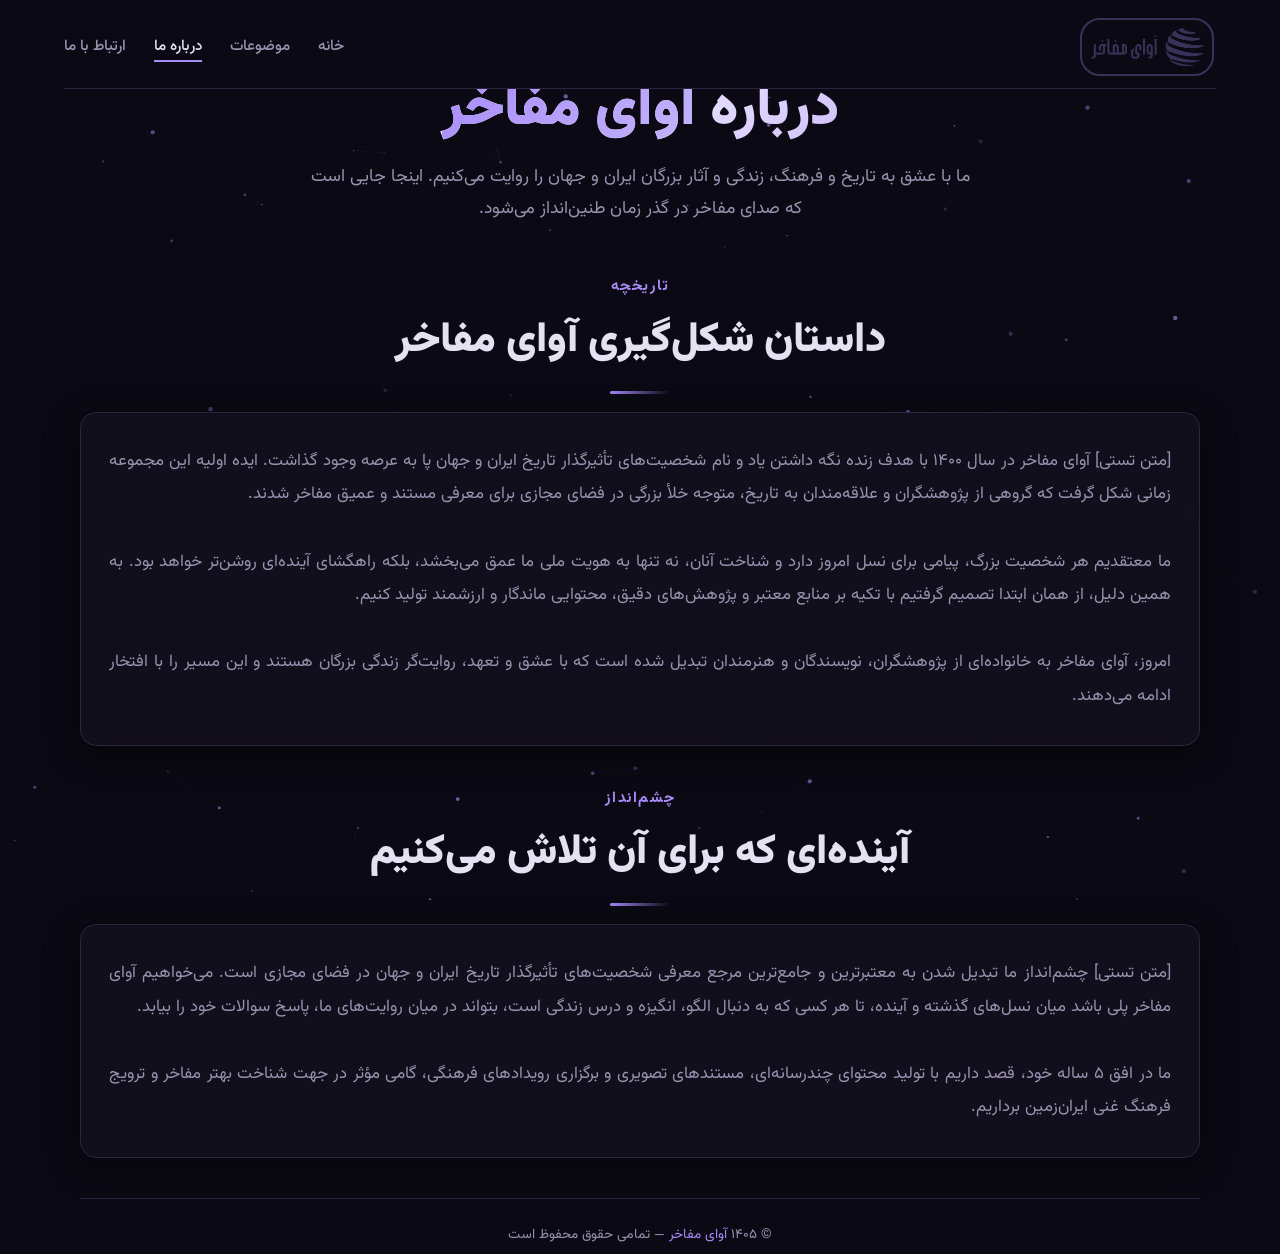
==== pages/about.html @ f1dc5224 "Starting a project on Git" ====
<!DOCTYPE html>
<html lang="fa" dir="rtl">

<head>
    <!-- ===== META TAGS ===== -->
    <meta charset="UTF-8" />
    <meta name="viewport" content="width=device-width, initial-scale=1.0" />

    <!-- ===== SEO META TAGS ===== -->
    <title>درباره ما | آوای مفاخر</title>
    <meta name="description"
        content="آوای مفاخر؛ پلتفرمی تخصصی برای معرفی شخصیت‌های تأثیرگذار تاریخ ایران و جهان. با ما همراه باشید." />
    <meta name="keywords"
        content="آوای مفاخر, مشاهیر, شخصیت‌های تاریخی, تاریخ ایران, مفاخر ایران, فرهنگ, تمدن" />
    <meta name="author" content="آوای مفاخر" />
    <meta name="robots" content="index, follow" />

    <!-- ===== OPEN GRAPH ===== -->
    <meta property="og:title" content="درباره ما | آوای مفاخر" />
    <meta property="og:description"
        content="آوای مفاخر؛ پلتفرمی تخصصی برای معرفی شخصیت‌های تأثیرگذار تاریخ ایران و جهان." />
    <meta property="og:type" content="website" />
    <meta property="og:url" content="https://avayemofakher.ir/pages/about.html" />
    <meta property="og:image" content="https://avayemofakher.ir/assets/images/og-image.jpg" />
    <meta property="og:locale" content="fa_IR" />

    <!-- ===== TWITTER CARD ===== -->
    <meta name="twitter:card" content="summary_large_image" />
    <meta name="twitter:title" content="درباره ما | آوای مفاخر" />
    <meta name="twitter:description"
        content="آوای مفاخر؛ پلتفرمی تخصصی برای معرفی شخصیت‌های تأثیرگذار تاریخ ایران و جهان." />
    <meta name="twitter:image" content="https://avayemofakher.ir/assets/images/og-image.jpg" />

    <!-- ===== THEME & PWA ===== -->
    <meta name="theme-color" content="#0b0a14" />
    <link rel="icon" type="image/png" href="../assets/icon/favicon.png" />
    <link rel="apple-touch-icon" href="../apple-touch-icon.png" />

    <!-- ===== FONTS ===== -->
    <link rel="preconnect" href="https://fonts.googleapis.com" />
    <link rel="preconnect" href="https://fonts.gstatic.com" crossorigin />
    <link href="https://fonts.googleapis.com/css2?family=Vazirmatn:wght@300;400;500;700;900&display=swap"
        rel="stylesheet" />

    <!-- ===== STYLES ===== -->
    <link rel="stylesheet" href="../assets/style/style.css" />

    <!-- ===== JAVASCRIPT مشترک (همون فایل اصلی index.js) ===== -->
    <script type="module" src="../assets/src/main.js"></script>
</head>

<body>

    <!-- ===== CANVAS (پس‌زمینه ذرات) ===== -->
    <canvas id="particles-canvas"></canvas>

    <!-- ===== APP ===== -->
    <div class="app">

        <!-- ══════════════════ NAVBAR ══════════════════ -->
        <div class="navbar">
            <nav>
                <div class="nav-logo" onclick="window.location.href='../index.html'">
                    <img width="120px" src="../assets/icon/iconfav.png" alt="آوای مفاخر" />
                </div>
                <ul class="nav-links">
                    <li><a href="../index.html" id="nav-home">خانه</a></li>
                    <li><a href="../index.html" onclick="if(window.navigate)window.navigate('topics')" id="nav-topics">موضوعات</a></li>
                    <li><a href="#" class="active" id="nav-about">درباره ما</a></li>
                    <li><a href="../index.html#contact" onclick="if(window.navigate)window.navigate('home')">ارتباط با ما</a></li>
                </ul>
                <button class="hamburger" id="hamburger" onclick="window.toggleMenu()" aria-label="منو">
                    <span></span><span></span><span></span>
                </button>
            </nav>
        </div>

        <div class="allback"></div>

        <div class="mobile-meno-box">
            <div class="mobile-menu" id="mobile-menu">
                <a href="../index.html">🏠 خانه</a>
                <a href="../index.html" onclick="if(window.navigate)window.navigate('topics')">📚 موضوعات</a>
                <a href="#" class="active">👥 درباره ما</a>
                <a href="../index.html#contact" onclick="if(window.navigate)window.navigate('home')">📬 ارتباط با ما</a>
            </div>
        </div>

        <!-- ══════════════════ محتوای اختصاصی درباره ما ══════════════════ -->
        <div class="page active" id="page-about">

            <!-- ===== هدر درباره ما ===== -->
            <section class="about-hero">
                <span class="hero-badge">آشنایی با ما</span>
                <h1>درباره <span style="background:linear-gradient(135deg,var(--primary),#c4b5fd);-webkit-background-clip:text;-webkit-text-fill-color:transparent;">آوای مفاخر</span></h1>
                <p>
                    ما با عشق به تاریخ و فرهنگ، زندگی و آثار بزرگان ایران و جهان را روایت می‌کنیم.
                    اینجا جایی است که صدای مفاخر در گذر زمان طنین‌انداز می‌شود.
                </p>
            </section>

            <!-- ===== درباره ما (تاریخچه) ===== -->
            <div style="margin: 20px 0 8px;">
                <div class="section-eyebrow" style="text-align:center;">تاریخچه</div>
                <h2 class="section-title" style="text-align:center;">داستان شکل‌گیری آوای مفاخر</h2>
                <div class="glow-divider" style="margin:14px auto 18px;"></div>
            </div>

            <div class="glass-card" style="padding:32px 28px;margin-bottom:40px;">
                <p style="color:var(--text-muted);line-height:2;font-size:1.05rem;text-align:justify;">
                    [متن تستی] آوای مفاخر در سال ۱۴۰۰ با هدف زنده نگه داشتن یاد و نام شخصیت‌های تأثیرگذار تاریخ ایران و جهان پا به عرصه وجود گذاشت. 
                    ایده اولیه این مجموعه زمانی شکل گرفت که گروهی از پژوهشگران و علاقه‌مندان به تاریخ، متوجه خلأ بزرگی در فضای مجازی برای 
                    معرفی مستند و عمیق مفاخر شدند. 
                    <br /><br />
                    ما معتقدیم هر شخصیت بزرگ، پیامی برای نسل امروز دارد و شناخت آنان، نه تنها به هویت ملی ما عمق می‌بخشد، 
                    بلکه راهگشای آینده‌ای روشن‌تر خواهد بود. به همین دلیل، از همان ابتدا تصمیم گرفتیم با تکیه بر منابع معتبر 
                    و پژوهش‌های دقیق، محتوایی ماندگار و ارزشمند تولید کنیم.
                    <br /><br />
                    امروز، آوای مفاخر به خانواده‌ای از پژوهشگران، نویسندگان و هنرمندان تبدیل شده است که با عشق و تعهد، 
                    روایت‌گر زندگی بزرگان هستند و این مسیر را با افتخار ادامه می‌دهند.
                </p>
            </div>

            <!-- ===== چشم‌انداز ===== -->
            <div style="margin: 40px 0 8px;">
                <div class="section-eyebrow" style="text-align:center;">چشم‌انداز</div>
                <h2 class="section-title" style="text-align:center;">آینده‌ای که برای آن تلاش می‌کنیم</h2>
                <div class="glow-divider" style="margin:14px auto 18px;"></div>
            </div>

            <div class="glass-card" style="padding:32px 28px;margin-bottom:40px;">
                <p style="color:var(--text-muted);line-height:2;font-size:1.05rem;text-align:justify;">
                    [متن تستی] چشم‌انداز ما تبدیل شدن به معتبرترین و جامع‌ترین مرجع معرفی شخصیت‌های تأثیرگذار تاریخ 
                    ایران و جهان در فضای مجازی است. می‌خواهیم آوای مفاخر پلی باشد میان نسل‌های گذشته و آینده، 
                    تا هر کسی که به دنبال الگو، انگیزه و درس زندگی است، بتواند در میان روایت‌های ما، پاسخ سوالات خود را بیابد.
                    <br /><br />
                    ما در افق ۵ ساله خود، قصد داریم با تولید محتوای چندرسانه‌ای، مستندهای تصویری و برگزاری رویدادهای فرهنگی، 
                    گامی مؤثر در جهت شناخت بهتر مفاخر و ترویج فرهنگ غنی ایران‌زمین برداریم.
                </p>
            </div>

        </div><!-- /page-about -->

        <!-- ══════════════════ FOOTER ══════════════════ -->
        <footer>
            <p>© ۱۴۰۵ <span>آوای مفاخر</span> — تمامی حقوق محفوظ است</p>
        </footer>

    </div><!-- /app -->

    <!-- ===== TOAST ===== -->
    <div class="toast" id="toast"></div>

</body>

</html>
---- assets/style/style.css ----
/* ===== RESET & BASE ===== */
* {
  margin: 0;
  padding: 0;
  box-sizing: border-box;
}

:root {
  --bg: #0b0a14;
  --surface: #14121f;
  --surface-light: #1e1b30;
  --border: #2a2640;
  --text: #e4e1f0;
  --text-muted: #9892b0;
  --primary: #a78bfa;
  --primary-dim: rgba(167, 139, 250, 0.15);
  --primary-glow: rgba(167, 139, 250, 0.3);
  --radius: 16px;
  --shadow: 0 8px 32px rgba(0, 0, 0, 0.6);
  --font: 'Vazirmatn', sans-serif;
}

html {
  scroll-behavior: smooth;
}

body {
  font-family: var(--font);
  background: var(--bg);
  color: var(--text);
  min-height: 100vh;
  overflow-x: hidden;
  line-height: 1.7;
}

/* ===== SCROLLBAR ===== */
::-webkit-scrollbar {
  width: 6px;
}
::-webkit-scrollbar-track {
  background: var(--surface);
}
::-webkit-scrollbar-thumb {
  background: var(--primary);
  border-radius: 10px;
}

/* ===== CANVAS ===== */
#particles-canvas {
  position: fixed;
  top: 0;
  left: 0;
  width: 100vw;
  height: 100vh;
  z-index: 0;
  pointer-events: none;
}

/* ===== APP ===== */
.app {
  margin: 0 80px;
  position: relative;
  z-index: 1;
}

/* ===== GLASS CARD ===== */
.glass-card {
  background: rgba(20, 18, 31, 0.7);
  overflow: hidden;
  backdrop-filter: blur(12px);
  -webkit-backdrop-filter: blur(12px);
  border: 1px solid var(--border);
  border-radius: var(--radius);
  padding: 24px;
  box-shadow: var(--shadow);
  transition: all 0.4s ease;
}

.glass-card:hover {
  border-color: var(--primary);
  box-shadow: 0 8px 40px rgba(167, 139, 250, 0.12);
}

/* ===== SKELETON ===== */
.skeleton {
  background: linear-gradient(90deg, var(--surface-light) 25%, #2a2640 50%, var(--surface-light) 75%);
  background-size: 200% 100%;
  animation: shimmer 1.6s infinite;
  border-radius: 12px;
}
@keyframes shimmer {
  0% { background-position: 200% 0; }
  100% { background-position: -200% 0; }
}
.navbar{
  width: 100%;
  height: 88px;
  position: fixed;
  display: flex;
  justify-content: center;
  right: 0;
  background-color: #0b0a14;
  z-index: 500;
}
/* ===== NAVBAR ===== */
nav {
  display: flex;
  justify-content: space-between;
  align-items: center;
  position: fixed;
  width: 90%;
  padding: 18px 0 12px;
  border-bottom: 1px solid var(--border);
  margin-bottom: 32px;
  flex-wrap: wrap;
  gap: 12px;
}
.nav-logo {
  font-size: 1.4rem;
  font-weight: 900;
  border: 2px solid #383259;
  border-radius: 20px;
  display: flex;
  align-items: center;
  padding: 5px;
  margin-right: 2px;
  background: linear-gradient(135deg, var(--primary), #c4b5fd);
  -webkit-background-clip: text;
  -webkit-text-fill-color: transparent;
  cursor: pointer;
  letter-spacing: -0.3px;
}

.nav-links {
  display: flex;
  gap: 28px;
  list-style: none;
}
.nav-links a {
  color: var(--text-muted);
  text-decoration: none;
  font-weight: 500;
  font-size: 0.95rem;
  transition: color 0.2s;
  position: relative;
}
.nav-links a::after {
  content: '';
  position: absolute;
  bottom: -4px;
  right: 0;
  width: 0;
  height: 2px;
  background: var(--primary);
  transition: width 0.25s;
}
.nav-links a:hover,
.nav-links a.active {
  color: var(--text);
}
.nav-links a.active::after {
  width: 100%;
}

.hamburger {
  display: none;
  flex-direction: column;
  gap: 5px;
  background: none;
  border: none;
  cursor: pointer;
  padding: 4px;
}
.hamburger span {
  display: block;
  width: 26px;
  height: 2.5px;
  background: var(--text);
  border-radius: 4px;
  transition: all 0.3s;
}
.hamburger.open span:nth-child(1) {
  transform: translateY(7px) rotate(45deg);
}
.hamburger.open span:nth-child(2) {
  opacity: 0;
}
.hamburger.open span:nth-child(3) {
  transform: translateY(-7px) rotate(-45deg);
}
.mobile-meno-box{
  width: 100%;
  display: flex;
  justify-content: center;
}
.bodylock{
  overflow: hidden;
}
/* ===== MOBILE MENU ===== */
.mobile-menu {
  display: flex;
  /* flex-direction: column; */
  flex-wrap: wrap;
  align-items: center;
  justify-content: center;
  top: 250px;
   visibility: hidden;
  transform: translateX(-500px);
  position: fixed;
  width: 80%;
  background: var(--surface);
  border: 1px solid var(--border);
  border-radius: var(--radius);
  padding: 16px 20px;
  height: 30vh;
  margin: 0 auto;
  gap: 12px;
  z-index: 500;
  box-shadow: var(--shadow);
  transition: all .2s ease;
}
.mobile-menu.open {
  visibility: visible;
  transform: translateX(0);
}
.mobile-menu a {
  color: var(--text-muted);
  text-decoration: none;
  display: flex;
  align-items: center;
  font-weight: 500;
  padding: 6px 20px;
  transition: color 0.2s;
}
.mobile-menu a img{
  margin-left: 12px;
  position: relative;
  bottom: 4px;
}
.mobile-menu a:hover {
  color: var(--text);
}
.mobile-menu a.active {
  color: var(--primary);
}
.allback{
  background-color: #1e1b3034;
  backdrop-filter: blur(10px);
  width: 100%;
  height: 100vh;
  position: fixed;
  right: 0  ;
  z-index: 400;
  display: none;
  transition: all .3s ease;
}
.display{
  display: flex;
}
/* ===== PAGES ===== */
.page {
  display: none;
  animation: fadeUp 0.4s ease;
}
.page.active {
  display: block;
}
@keyframes fadeUp {
  0% { opacity: 0; transform: translateY(18px); }
  100% { opacity: 1; transform: translateY(0); }
}

/* ===== HERO ===== */
.hero {
  text-align: center;
  margin-top: 80px;
  padding: 40px 0 24px;
}
.hero-badge {
  display: inline-block;
  background: var(--primary-dim);
  color: var(--primary);
  padding: 4px 18px;
  border-radius: 40px;
  font-size: 0.8rem;
  font-weight: 500;
  letter-spacing: 0.3px;
  margin-bottom: 20px;
}
.hero h1 {
  font-size: clamp(2.2rem, 7vw, 3.8rem);
  font-weight: 900;
  line-height: 1.2;
  background: linear-gradient(135deg, #fff 40%, var(--primary));
  -webkit-background-clip: text;
  -webkit-text-fill-color: transparent;
}
.hero p {
  max-width: 600px;
  margin: 16px auto 28px;
  color: var(--text-muted);
  font-size: 1.05rem;
}
.hero-cta {
  display: flex;
  flex-wrap: wrap;
  justify-content: center;
  gap: 14px;
}

/* ===== BUTTONS ===== */
.btn {
  padding: 12px 32px;
  border-radius: 60px;
  font-weight: 700;
  font-size: 0.95rem;
  border: none;
  cursor: pointer;
  transition: all 0.25s;
  font-family: var(--font);
}
.btn-primary {
  background: var(--primary);
  color: #0b0a14;
}
.btn-primary:hover {
  transform: scale(1.03);
  box-shadow: 0 0 30px var(--primary-glow);
}
.btn-ghost {
  background: transparent;
  color: var(--text);
  text-decoration: none;
  border: 1px solid var(--border);
}
.btn-ghost:hover {
  border-color: var(--primary);
  background: var(--primary-dim);
}

/* ===== STATS ===== */
.stats-strip {
  display: flex;
  flex-wrap: wrap;
  justify-content: center;
  gap: 40px 60px;
  padding: 32px 0 40px;
  border-top: 1px solid var(--border);
  border-bottom: 1px solid var(--border);
  margin-bottom: 48px;
}
.stat-item {
  text-align: center;
}
.stat-num {
  font-size: 1.8rem;
  font-weight: 900;
  color: var(--primary);
}
.stat-label {
  font-size: 0.85rem;
  color: var(--text-muted);
}

/* ===== SECTION ===== */
.section {
  padding: 40px 0 32px;
}
.section-eyebrow {
  font-size: 0.95rem;
  font-weight: 700;
  text-transform: uppercase;
  letter-spacing: 1.5px;
  color: var(--primary);
  margin-bottom: 6px;
}
.section-title {
  font-size: clamp(1.8rem, 4vw, 2.6rem);
  font-weight: 900;
}
.glass-card-info {
  display: flex;
  justify-content: space-around;
}
.contact-label {
  display: flex;
  align-items: center;
  padding: 0 0 0 10px;
  font-size: 16px !important;
}
.contact-grid a {
  text-decoration: none;
  color: #e4e1f0;
}
.glow-divider {
  width: 60px;
  height: 3px;
  background: linear-gradient(90deg, var(--primary), transparent);
  border-radius: 6px;
  margin: 14px 0 18px;
}
.section-desc {
  color: var(--text-muted);
  max-width: 680px;
  margin-bottom: 40px;
  font-size: 1.05rem;
}
.team-card {
  display: flex;
  flex-direction: column;
  align-items: center;
  text-align: center;
  padding: 28px 20px;
}
.team-avatar {
  width: 60px;
  height: 60px;
  border-radius: 50%;
  background: var(--primary-dim);
  color: var(--primary);
  display: flex;
  align-items: center;
  justify-content: center;
  font-size: 1.8rem;
  font-weight: 700;
  margin-bottom: 12px;
}
.team-name {
  font-weight: 700;
  font-size: 1.05rem;
}
.team-role {
  color: var(--text-muted);
  font-size: 0.85rem;
}
.team-bio {
  font-size: 0.9rem;
  color: var(--text-muted);
  margin-top: 10px;
}

/* ===== CONTACT ===== */
.contact-grid {
  display: grid;
  grid-template-columns: repeat(auto-fit, minmax(180px, 1fr));
  gap: 18px;
  margin-top: 20px;
}
.contact-item {
  display: flex;
  align-items: center;
  gap: 14px;
}
.contact-icon {
  display: flex;
  align-items: center;
}
.contact-icon {
  font-size: 1.6rem;
}
.contact-label {
  font-size: 0.75rem;
  color: var(--text-muted);
}
.contact-value {
  font-weight: 600;
}

/* ===== FORM ===== */
.contact-form {
  display: flex;
  flex-direction: column;
  gap: 18px;
}
.form-row {
  display: grid;
  grid-template-columns: 1fr 1fr;
  gap: 18px;
}
.item_load {
  margin: 0 300px;
  transform: scale(0);
}
.item_load_show {
  margin: 0;
  transform: scale(1);
}
@media (max-width: 560px) {
  .form-row {
    grid-template-columns: 1fr;
  }
}
.form-group {
  display: flex;
  flex-direction: column;
  gap: 4px;
}
.form-group label {
  font-size: 0.85rem;
  font-weight: 500;
  color: var(--text-muted);
}
.form-group input,
.form-group textarea {
  background: var(--surface);
  border: 1px solid var(--border);
  border-radius: 10px;
  padding: 10px 14px;
  font-family: var(--font);
  color: var(--text);
  font-size: 0.95rem;
  transition: border-color 0.25s;
  outline: none;
}
.form-group input:focus,
.form-group textarea:focus {
  border-color: var(--primary);
}
.form-group textarea {
  min-height: 100px;
  resize: vertical;
}

/* ===== TOPICS GRID ===== */
.page-header {
  padding: 12px 0 16px;
  margin-top: 110px;
}
.topics-grid {
  display: grid;
  grid-template-columns: repeat(auto-fill, minmax(280px, 1fr));
  gap: 24px;
  padding: 20px 0 32px;
}
.topic-card {
  cursor: pointer;
  transition: all 0.25s;
  display: flex;
  flex-direction: column;
  gap: 8px;
}
.topic-card:hover {
  transform: translateY(-4px);
  border-color: var(--primary);
}
.topic-tag {
  align-self: flex-start;
  background: var(--primary-dim);
  color: var(--primary);
  padding: 2px 14px;
  border-radius: 30px;
  font-size: 0.7rem;
  font-weight: 600;
  letter-spacing: 0.3px;
}
.topic-card h3 {
  font-size: 1.1rem;
  font-weight: 700;
  line-height: 1.4;
}
.topic-card p {
  color: var(--text-muted);
  font-size: 0.9rem;
  flex: 1;
}
.topic-footer {
  display: flex;
  justify-content: space-between;
  align-items: center;
  margin-top: 6px;
  border-top: 1px solid var(--border);
  padding-top: 10px;
}
.topic-meta {
  font-size: 0.75rem;
  color: var(--text-muted);
  display: flex;
  align-items: end;
}
.topic-arrow {
  font-size: 1.2rem;
  color: var(--primary);
  transition: transform 0.2s;
}
.topic-card:hover .topic-arrow {
  transform: translateX(-4px);
}

/* ===== ARTICLE ===== */
.article-wrap {
  max-width: 780px;
  margin: 0 auto;
  padding: 24px 0 40px;
}
.back-btn {
  background: none;
  border: none;
  color: var(--text-muted);
  font-family: var(--font);
  font-size: 0.9rem;
  cursor: pointer;
  padding: 0 0 16px 0;
  transition: color 0.2s;
}
.back-btn:hover {
  color: var(--primary);
}
.article-tag {
  display: inline-block;
  background: var(--primary-dim);
  color: var(--primary);
  padding: 2px 16px;
  margin-right: 12px;
  border-radius: 30px;
  font-size: 0.75rem;
  font-weight: 600;
}
.article-title {
  font-size: clamp(1.8rem, 4vw, 2.8rem);
  font-weight: 900;
  margin: 12px 0 8px;
  line-height: 1.25;
}
.article-meta {
  display: flex;
  flex-wrap: wrap;
  gap: 16px 24px;
  color: var(--text-muted);
  font-size: 0.85rem;
  padding: 12px 0 20px;
  border-bottom: 1px solid var(--border);
  margin-bottom: 24px;
}
.article-meta-img {
  position: relative;
  top: 4px;
  margin-left: 4px;
}
.article-body {
  color: #d6d2e6;
}
.article-body h3 {
  font-size: 1.5rem;
  font-weight: 700;
  margin: 28px 0 12px;
  color: #ede9fe;
}
.article-body p {
  margin-bottom: 16px;
  line-height: 1.9;
}

/* ===== FOOTER ===== */
footer {
  border-top: 1px solid var(--border);
  padding: 24px 0 8px;
  margin-top: 32px;
  text-align: center;
  color: var(--text-muted);
  font-size: 0.85rem;
}
footer span {
  color: var(--primary);
}

/* ===== TOAST ===== */
.toast {
  position: fixed;
  bottom: 30px;
  left: 50%;
  transform: translateX(-50%) translateY(80px);
  background: var(--surface);
  border: 1px solid var(--primary);
  padding: 12px 28px;
  border-radius: 40px;
  font-weight: 500;
  color: var(--text);
  box-shadow: 0 8px 40px rgba(0, 0, 0, 0.6);
  opacity: 0;
  transition: all 0.4s ease;
  z-index: 999;
  pointer-events: none;
}
.toast.show {
  opacity: 1;
  transform: translateX(-50%) translateY(0);
}

/* ===== RESPONSIVE ===== */
@media (max-width: 768px) {
  .nav-links {
    display: none;
  }
  .hamburger {
    display: flex;
  }
  .app {
    margin: 0 16px;
    padding: 0 0 30px;
  }
  .stats-strip {
    gap: 20px 30px;
  }
  .hero h1 {
    font-size: clamp(1.8rem, 8vw, 2.6rem);
  }
  .topics-grid {
    grid-template-columns: 1fr;
  }
}

/* ============================================================== */
/* ===== اضافات اختصاصی صفحه درباره‌ما (ادغام شده) ===== */
/* ============================================================== */

.about-hero {
  text-align: center;
  padding: 30px 0 20px;
}

.about-hero .hero-badge {
  background: var(--primary-dim);
  color: var(--primary);
  padding: 4px 22px;
  border-radius: 40px;
  font-size: 0.8rem;
  font-weight: 500;
  letter-spacing: 0.5px;
  margin-bottom: 16px;
  display: inline-block;
}

.about-hero h1 {
  font-size: clamp(2.4rem, 6vw, 3.6rem);
  font-weight: 900;
  line-height: 1.2;
  background: linear-gradient(135deg, #fff 35%, var(--primary));
  -webkit-background-clip: text;
  -webkit-text-fill-color: transparent;
}

.about-hero p {
  max-width: 680px;
  margin: 16px auto 10px;
  color: var(--text-muted);
  font-size: 1.1rem;
  line-height: 1.8;
}

/* ===== کارت‌های ارزش‌ها ===== */
.values-grid {
  display: grid;
  grid-template-columns: repeat(auto-fit, minmax(220px, 1fr));
  gap: 24px;
  margin: 32px 0 40px;
}

.value-card {
  text-align: center;
  padding: 28px 20px 24px;
  transition: all 0.3s ease;
}

.value-card:hover {
  transform: translateY(-6px);
  border-color: var(--primary);
  box-shadow: 0 8px 40px rgba(167, 139, 250, 0.10);
}

.value-icon {
  font-size: 2.8rem;
  margin-bottom: 12px;
  display: block;
}

.value-card h4 {
  font-size: 1.1rem;
  font-weight: 700;
  margin-bottom: 6px;
}

.value-card p {
  font-size: 0.9rem;
  color: var(--text-muted);
  line-height: 1.6;
}

/* ===== تیم ===== */
.team-grid {
  display: grid;
  grid-template-columns: repeat(auto-fit, minmax(240px, 1fr));
  gap: 28px;
  margin: 28px 0 40px;
}

.team-member-card {
  text-align: center;
  padding: 30px 20px 24px;
  transition: all 0.3s ease;
}

.team-member-card:hover {
  transform: translateY(-4px);
  border-color: var(--primary);
}

.team-avatar-large {
  width: 80px;
  height: 80px;
  border-radius: 50%;
  background: var(--primary-dim);
  color: var(--primary);
  display: flex;
  align-items: center;
  justify-content: center;
  font-size: 2.4rem;
  font-weight: 900;
  margin: 0 auto 14px;
  border: 2px solid var(--border);
  transition: border-color 0.3s;
}

.team-member-card:hover .team-avatar-large {
  border-color: var(--primary);
}

.team-member-card .team-name {
  font-size: 1.1rem;
  font-weight: 700;
}

.team-member-card .team-role {
  color: var(--primary);
  font-size: 0.85rem;
  font-weight: 500;
}

.team-member-card .team-bio {
  font-size: 0.9rem;
  color: var(--text-muted);
  margin-top: 10px;
  line-height: 1.7;
}

/* ===== چشم‌انداز و مأموریت ===== */
.vision-mission {
  display: grid;
  grid-template-columns: 1fr 1fr;
  gap: 28px;
  margin: 32px 0 40px;
}

.vm-card {
  padding: 28px 24px;
  transition: all 0.3s ease;
}

.vm-card:hover {
  border-color: var(--primary);
}

.vm-card .vm-icon {
  font-size: 2.2rem;
  margin-bottom: 10px;
  display: block;
}

.vm-card h3 {
  font-size: 1.3rem;
  font-weight: 700;
  margin-bottom: 8px;
}

.vm-card p {
  color: var(--text-muted);
  line-height: 1.8;
  font-size: 0.95rem;
}

/* ===== آمار درباره‌ما ===== */
.about-stats {
  display: flex;
  flex-wrap: wrap;
  justify-content: center;
  gap: 40px 70px;
  padding: 36px 0 30px;
  border-top: 1px solid var(--border);
  border-bottom: 1px solid var(--border);
  margin: 20px 0 40px;
}

.about-stats .stat-item {
  text-align: center;
}

.about-stats .stat-num {
  font-size: 2.2rem;
  font-weight: 900;
  color: var(--primary);
}

.about-stats .stat-label {
  font-size: 0.9rem;
  color: var(--text-muted);
}

/* ===== لینک بازگشت ===== */
.back-home-link {
  display: inline-flex;
  align-items: center;
  gap: 8px;
  color: var(--text-muted);
  text-decoration: none;
  font-weight: 500;
  transition: color 0.2s;
  margin-bottom: 16px;
}

.back-home-link:hover {
  color: var(--primary);
}

.back-home-link svg {
  transition: transform 0.2s;
}

.back-home-link:hover svg {
  transform: translateX(-4px);
}

/* ===== پاسخگوی درباره‌ما ===== */
@media (max-width: 768px) {
  .vision-mission {
    grid-template-columns: 1fr;
  }

  .values-grid {
    grid-template-columns: 1fr 1fr;
  }

  .team-grid {
    grid-template-columns: 1fr 1fr;
  }

  .about-stats {
    gap: 24px 40px;
  }
}

@media (max-width: 480px) {
  .values-grid {
    grid-template-columns: 1fr;
  }

  .team-grid {
    grid-template-columns: 1fr;
  }

  .about-hero h1 {
    font-size: 1.8rem;
  }
}
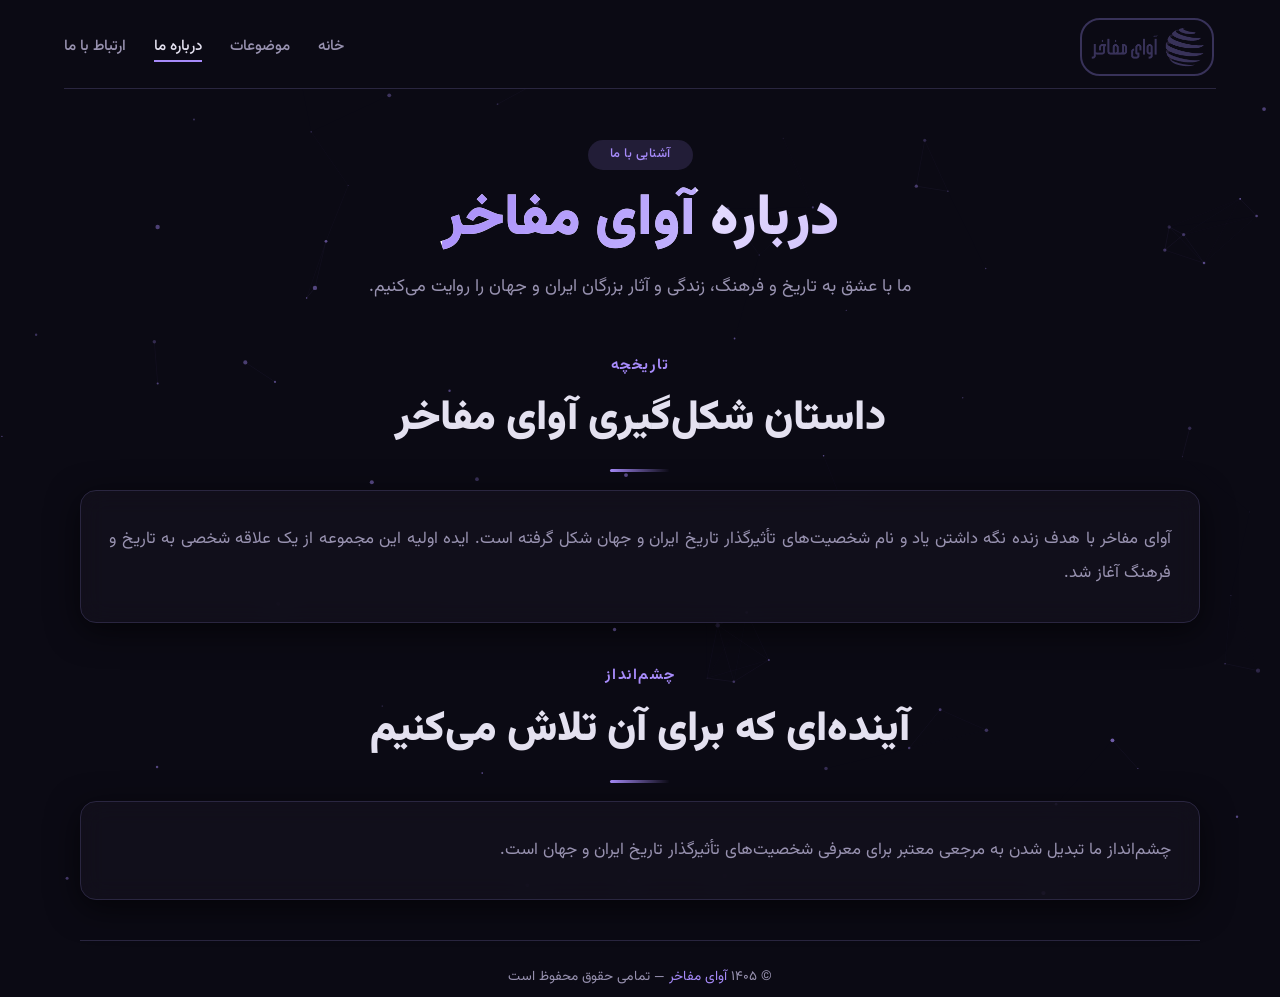
==== commit c1df83db: "Initial debugging" ====
--- a/pages/about.html
+++ b/pages/about.html
@@ -2,72 +2,50 @@
 <html lang="fa" dir="rtl">
 
 <head>
-    <!-- ===== META TAGS ===== -->
     <meta charset="UTF-8" />
     <meta name="viewport" content="width=device-width, initial-scale=1.0" />
-
-    <!-- ===== SEO META TAGS ===== -->
     <title>درباره ما | آوای مفاخر</title>
-    <meta name="description"
-        content="آوای مفاخر؛ پلتفرمی تخصصی برای معرفی شخصیت‌های تأثیرگذار تاریخ ایران و جهان. با ما همراه باشید." />
-    <meta name="keywords"
-        content="آوای مفاخر, مشاهیر, شخصیت‌های تاریخی, تاریخ ایران, مفاخر ایران, فرهنگ, تمدن" />
+    <meta name="description" content="آوای مفاخر؛ پلتفرمی تخصصی برای معرفی شخصیت‌های تأثیرگذار تاریخ ایران و جهان." />
+    <meta name="keywords" content="آوای مفاخر, مشاهیر, شخصیت‌های تاریخی, تاریخ ایران" />
     <meta name="author" content="آوای مفاخر" />
     <meta name="robots" content="index, follow" />
 
-    <!-- ===== OPEN GRAPH ===== -->
     <meta property="og:title" content="درباره ما | آوای مفاخر" />
-    <meta property="og:description"
-        content="آوای مفاخر؛ پلتفرمی تخصصی برای معرفی شخصیت‌های تأثیرگذار تاریخ ایران و جهان." />
+    <meta property="og:description" content="آوای مفاخر؛ پلتفرمی تخصصی برای معرفی شخصیت‌های تأثیرگذار تاریخ ایران و جهان." />
     <meta property="og:type" content="website" />
     <meta property="og:url" content="https://avayemofakher.ir/pages/about.html" />
-    <meta property="og:image" content="https://avayemofakher.ir/assets/images/og-image.jpg" />
     <meta property="og:locale" content="fa_IR" />
 
-    <!-- ===== TWITTER CARD ===== -->
     <meta name="twitter:card" content="summary_large_image" />
     <meta name="twitter:title" content="درباره ما | آوای مفاخر" />
-    <meta name="twitter:description"
-        content="آوای مفاخر؛ پلتفرمی تخصصی برای معرفی شخصیت‌های تأثیرگذار تاریخ ایران و جهان." />
-    <meta name="twitter:image" content="https://avayemofakher.ir/assets/images/og-image.jpg" />
-
-    <!-- ===== THEME & PWA ===== -->
+
     <meta name="theme-color" content="#0b0a14" />
     <link rel="icon" type="image/png" href="../assets/icon/favicon.png" />
-    <link rel="apple-touch-icon" href="../apple-touch-icon.png" />
-
-    <!-- ===== FONTS ===== -->
+
     <link rel="preconnect" href="https://fonts.googleapis.com" />
     <link rel="preconnect" href="https://fonts.gstatic.com" crossorigin />
-    <link href="https://fonts.googleapis.com/css2?family=Vazirmatn:wght@300;400;500;700;900&display=swap"
-        rel="stylesheet" />
-
-    <!-- ===== STYLES ===== -->
+    <link href="https://fonts.googleapis.com/css2?family=Vazirmatn:wght@300;400;500;700;900&display=swap" rel="stylesheet" />
+
     <link rel="stylesheet" href="../assets/style/style.css" />
-
-    <!-- ===== JAVASCRIPT مشترک (همون فایل اصلی index.js) ===== -->
-    <script type="module" src="../assets/src/main.js"></script>
 </head>
 
 <body>
 
-    <!-- ===== CANVAS (پس‌زمینه ذرات) ===== -->
     <canvas id="particles-canvas"></canvas>
 
-    <!-- ===== APP ===== -->
     <div class="app">
 
-        <!-- ══════════════════ NAVBAR ══════════════════ -->
+        <!-- ===== NAVBAR ===== -->
         <div class="navbar">
             <nav>
                 <div class="nav-logo" onclick="window.location.href='../index.html'">
                     <img width="120px" src="../assets/icon/iconfav.png" alt="آوای مفاخر" />
                 </div>
                 <ul class="nav-links">
-                    <li><a href="../index.html" id="nav-home">خانه</a></li>
-                    <li><a href="../index.html" onclick="if(window.navigate)window.navigate('topics')" id="nav-topics">موضوعات</a></li>
-                    <li><a href="#" class="active" id="nav-about">درباره ما</a></li>
-                    <li><a href="../index.html#contact" onclick="if(window.navigate)window.navigate('home')">ارتباط با ما</a></li>
+                    <li><a href="../index.html">خانه</a></li>
+                    <li><a href="../index.html">موضوعات</a></li>
+                    <li><a href="#" class="active">درباره ما</a></li>
+                    <li><a href="../index.html#contact">ارتباط با ما</a></li>
                 </ul>
                 <button class="hamburger" id="hamburger" onclick="window.toggleMenu()" aria-label="منو">
                     <span></span><span></span><span></span>
@@ -79,27 +57,22 @@
 
         <div class="mobile-meno-box">
             <div class="mobile-menu" id="mobile-menu">
-                <a href="../index.html">🏠 خانه</a>
-                <a href="../index.html" onclick="if(window.navigate)window.navigate('topics')">📚 موضوعات</a>
-                <a href="#" class="active">👥 درباره ما</a>
-                <a href="../index.html#contact" onclick="if(window.navigate)window.navigate('home')">📬 ارتباط با ما</a>
+                <a href="../index.html"><img width="25px" src="../assets/icon/Home.png" alt="" /> خانه</a>
+                <a href="../index.html"><img width="25px" src="../assets/icon/Document.png" alt="" /> موضوعات</a>
+                <a href="#" class="active"><img width="25px" src="../assets/icon/2 User.png" alt="" /> درباره ما</a>
+                <a href="../index.html#contact"><img width="25px" src="../assets/icon/Calling.png" alt="" /> ارتباط با ما</a>
             </div>
         </div>
 
-        <!-- ══════════════════ محتوای اختصاصی درباره ما ══════════════════ -->
-        <div class="page active" id="page-about">
-
-            <!-- ===== هدر درباره ما ===== -->
+        <!-- ===== محتوای درباره ما - بدون کلاس page ===== -->
+        <div style="margin-top: 110px;">
+
             <section class="about-hero">
                 <span class="hero-badge">آشنایی با ما</span>
                 <h1>درباره <span style="background:linear-gradient(135deg,var(--primary),#c4b5fd);-webkit-background-clip:text;-webkit-text-fill-color:transparent;">آوای مفاخر</span></h1>
-                <p>
-                    ما با عشق به تاریخ و فرهنگ، زندگی و آثار بزرگان ایران و جهان را روایت می‌کنیم.
-                    اینجا جایی است که صدای مفاخر در گذر زمان طنین‌انداز می‌شود.
-                </p>
+                <p>ما با عشق به تاریخ و فرهنگ، زندگی و آثار بزرگان ایران و جهان را روایت می‌کنیم.</p>
             </section>
 
-            <!-- ===== درباره ما (تاریخچه) ===== -->
             <div style="margin: 20px 0 8px;">
                 <div class="section-eyebrow" style="text-align:center;">تاریخچه</div>
                 <h2 class="section-title" style="text-align:center;">داستان شکل‌گیری آوای مفاخر</h2>
@@ -108,20 +81,11 @@
 
             <div class="glass-card" style="padding:32px 28px;margin-bottom:40px;">
                 <p style="color:var(--text-muted);line-height:2;font-size:1.05rem;text-align:justify;">
-                    [متن تستی] آوای مفاخر در سال ۱۴۰۰ با هدف زنده نگه داشتن یاد و نام شخصیت‌های تأثیرگذار تاریخ ایران و جهان پا به عرصه وجود گذاشت. 
-                    ایده اولیه این مجموعه زمانی شکل گرفت که گروهی از پژوهشگران و علاقه‌مندان به تاریخ، متوجه خلأ بزرگی در فضای مجازی برای 
-                    معرفی مستند و عمیق مفاخر شدند. 
-                    <br /><br />
-                    ما معتقدیم هر شخصیت بزرگ، پیامی برای نسل امروز دارد و شناخت آنان، نه تنها به هویت ملی ما عمق می‌بخشد، 
-                    بلکه راهگشای آینده‌ای روشن‌تر خواهد بود. به همین دلیل، از همان ابتدا تصمیم گرفتیم با تکیه بر منابع معتبر 
-                    و پژوهش‌های دقیق، محتوایی ماندگار و ارزشمند تولید کنیم.
-                    <br /><br />
-                    امروز، آوای مفاخر به خانواده‌ای از پژوهشگران، نویسندگان و هنرمندان تبدیل شده است که با عشق و تعهد، 
-                    روایت‌گر زندگی بزرگان هستند و این مسیر را با افتخار ادامه می‌دهند.
+                    آوای مفاخر با هدف زنده نگه داشتن یاد و نام شخصیت‌های تأثیرگذار تاریخ ایران و جهان شکل گرفته است. 
+                    ایده اولیه این مجموعه از یک علاقه شخصی به تاریخ و فرهنگ آغاز شد.
                 </p>
             </div>
 
-            <!-- ===== چشم‌انداز ===== -->
             <div style="margin: 40px 0 8px;">
                 <div class="section-eyebrow" style="text-align:center;">چشم‌انداز</div>
                 <h2 class="section-title" style="text-align:center;">آینده‌ای که برای آن تلاش می‌کنیم</h2>
@@ -130,27 +94,116 @@
 
             <div class="glass-card" style="padding:32px 28px;margin-bottom:40px;">
                 <p style="color:var(--text-muted);line-height:2;font-size:1.05rem;text-align:justify;">
-                    [متن تستی] چشم‌انداز ما تبدیل شدن به معتبرترین و جامع‌ترین مرجع معرفی شخصیت‌های تأثیرگذار تاریخ 
-                    ایران و جهان در فضای مجازی است. می‌خواهیم آوای مفاخر پلی باشد میان نسل‌های گذشته و آینده، 
-                    تا هر کسی که به دنبال الگو، انگیزه و درس زندگی است، بتواند در میان روایت‌های ما، پاسخ سوالات خود را بیابد.
-                    <br /><br />
-                    ما در افق ۵ ساله خود، قصد داریم با تولید محتوای چندرسانه‌ای، مستندهای تصویری و برگزاری رویدادهای فرهنگی، 
-                    گامی مؤثر در جهت شناخت بهتر مفاخر و ترویج فرهنگ غنی ایران‌زمین برداریم.
+                    چشم‌انداز ما تبدیل شدن به مرجعی معتبر برای معرفی شخصیت‌های تأثیرگذار تاریخ ایران و جهان است.
                 </p>
             </div>
 
-        </div><!-- /page-about -->
-
-        <!-- ══════════════════ FOOTER ══════════════════ -->
+        </div>
+
         <footer>
             <p>© ۱۴۰۵ <span>آوای مفاخر</span> — تمامی حقوق محفوظ است</p>
         </footer>
 
-    </div><!-- /app -->
-
-    <!-- ===== TOAST ===== -->
+    </div>
+
     <div class="toast" id="toast"></div>
 
+    <script>
+        // فقط منوی موبایل
+        const hamburger = document.getElementById('hamburger');
+        const mobileMenu = document.getElementById('mobile-menu');
+
+        window.toggleMenu = function() {
+            hamburger.classList.toggle('open');
+            mobileMenu.classList.toggle('open');
+            document.querySelector('body').classList.toggle('bodylock');
+            document.querySelector('.allback').classList.toggle('display');
+        };
+
+        window.closeMenu = function() {
+            hamburger.classList.remove('open');
+            mobileMenu.classList.remove('open');
+            document.querySelector('body').classList.remove('bodylock');
+            document.querySelector('.allback').classList.remove('display');
+        };
+
+        document.querySelectorAll('.mobile-menu a').forEach(function(link) {
+            link.addEventListener('click', function() {
+                window.closeMenu();
+            });
+        });
+
+        // ذرات
+        (function initParticles() {
+            var canvas = document.getElementById('particles-canvas');
+            if (!canvas) return;
+            var ctx = canvas.getContext('2d');
+            var W, H, dots;
+
+            function resize() {
+                W = canvas.width = window.innerWidth;
+                H = canvas.height = window.innerHeight;
+            }
+
+            function makeDot() {
+                return {
+                    x: Math.random() * W,
+                    y: Math.random() * H,
+                    r: Math.random() * 1.8 + 0.4,
+                    vx: (Math.random() - 0.5) * 0.3,
+                    vy: (Math.random() - 0.5) * 0.3,
+                    alpha: Math.random() * 0.5 + 0.15
+                };
+            }
+
+            function initParticlesArray() {
+                resize();
+                dots = [];
+                for (var i = 0; i < 90; i++) {
+                    dots.push(makeDot());
+                }
+            }
+
+            function draw() {
+                ctx.clearRect(0, 0, W, H);
+                for (var i = 0; i < dots.length; i++) {
+                    var d = dots[i];
+                    d.x += d.vx;
+                    d.y += d.vy;
+                    if (d.x < 0) d.x = W;
+                    if (d.x > W) d.x = 0;
+                    if (d.y < 0) d.y = H;
+                    if (d.y > H) d.y = 0;
+                    ctx.beginPath();
+                    ctx.arc(d.x, d.y, d.r, 0, Math.PI * 2);
+                    ctx.fillStyle = 'rgba(167,139,250,' + d.alpha + ')';
+                    ctx.fill();
+                }
+                for (var j = 0; j < dots.length; j++) {
+                    for (var k = j + 1; k < dots.length; k++) {
+                        var dx = dots[j].x - dots[k].x;
+                        var dy = dots[j].y - dots[k].y;
+                        var dist = Math.sqrt(dx * dx + dy * dy);
+                        if (dist < 100) {
+                            ctx.beginPath();
+                            ctx.moveTo(dots[j].x, dots[j].y);
+                            ctx.lineTo(dots[k].x, dots[k].y);
+                            var opacity = 0.12 * (1 - dist / 100);
+                            ctx.strokeStyle = 'rgba(167,139,250,' + opacity + ')';
+                            ctx.lineWidth = 0.6;
+                            ctx.stroke();
+                        }
+                    }
+                }
+                requestAnimationFrame(draw);
+            }
+            window.addEventListener('resize', resize);
+            initParticlesArray();
+            draw();
+        })();
+
+        console.log('✅ درباره ما با موفقیت بارگذاری شد!');
+    </script>
+
 </body>
-
 </html>
--- a/assets/style/style.css
+++ b/assets/style/style.css
@@ -199,10 +199,8 @@
 /* ===== MOBILE MENU ===== */
 .mobile-menu {
   display: flex;
-  /* flex-direction: column; */
   flex-wrap: wrap;
   align-items: center;
-  justify-content: center;
   top: 250px;
    visibility: hidden;
   transform: translateX(-500px);
@@ -589,7 +587,7 @@
 /* ===== ARTICLE ===== */
 .article-wrap {
   max-width: 780px;
-  margin: 0 auto;
+  margin: 80px auto 0;
   padding: 24px 0 40px;
 }
 .back-btn {
@@ -618,7 +616,7 @@
 .article-title {
   font-size: clamp(1.8rem, 4vw, 2.8rem);
   font-weight: 900;
-  margin: 12px 0 8px;
+  margin: 8px 0;
   line-height: 1.25;
 }
 .article-meta {
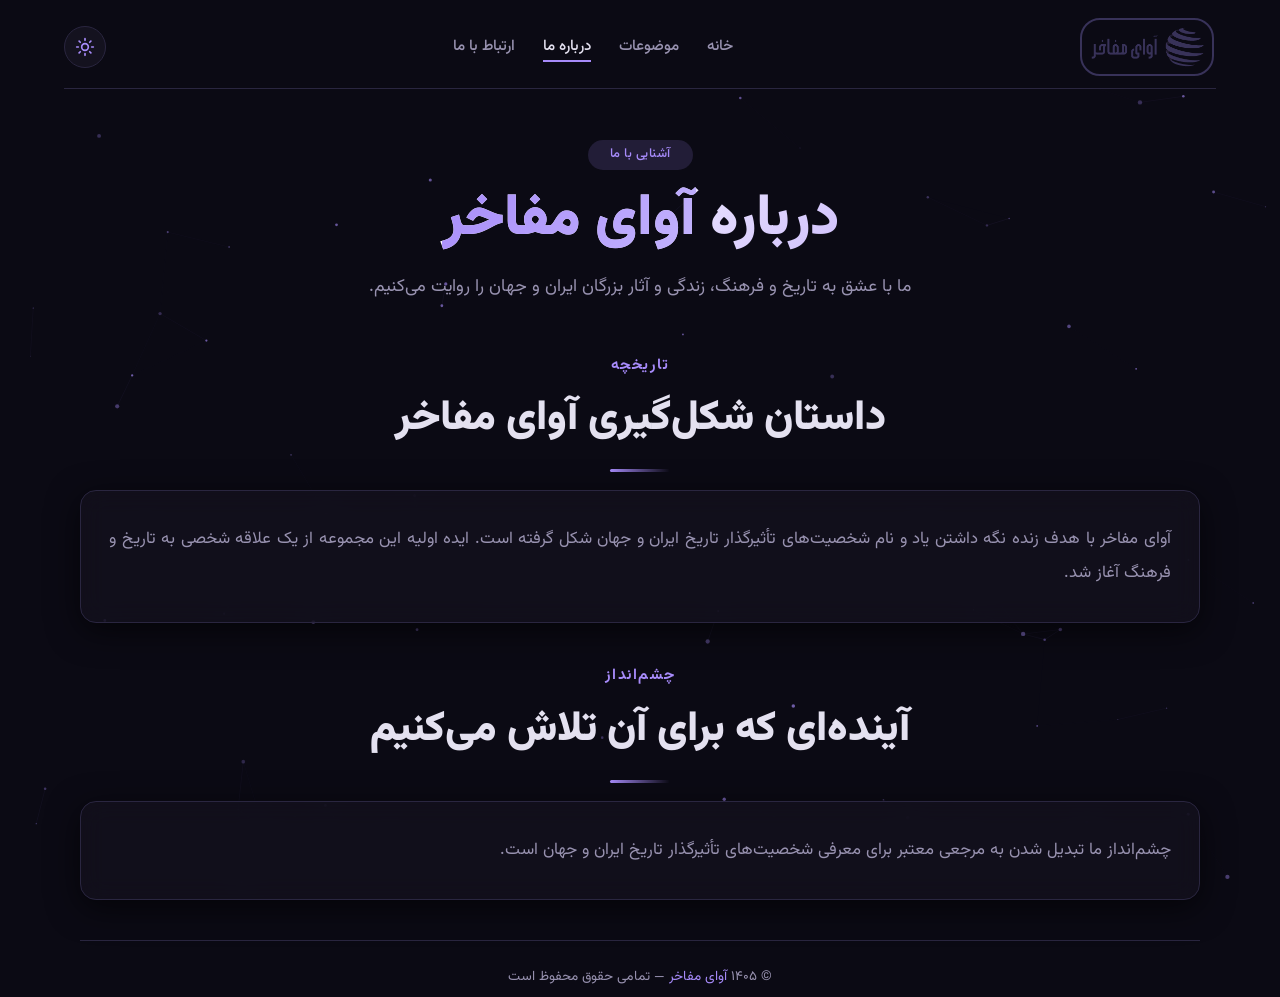
==== commit 33351512: "add button leght and dark mode to site" ====
--- a/pages/about.html
+++ b/pages/about.html
@@ -19,6 +19,14 @@
     <meta name="twitter:card" content="summary_large_image" />
     <meta name="twitter:title" content="درباره ما | آوای مفاخر" />
 
+    <!-- ===== THEME (جلوگیری از فلش) ===== -->
+    <script>
+        (function () {
+            var t = localStorage.getItem('theme');
+            if (t === 'light' || t === 'dark') document.documentElement.setAttribute('data-theme', t);
+        })();
+    </script>
+
     <meta name="theme-color" content="#0b0a14" />
     <link rel="icon" type="image/png" href="../assets/icon/favicon.png" />
 
@@ -27,6 +35,7 @@
     <link href="https://fonts.googleapis.com/css2?family=Vazirmatn:wght@300;400;500;700;900&display=swap" rel="stylesheet" />
 
     <link rel="stylesheet" href="../assets/style/style.css" />
+    <script type="module" src="../assets/src/theme.js"></script>
 </head>
 
 <body>
@@ -47,9 +56,25 @@
                     <li><a href="#" class="active">درباره ما</a></li>
                     <li><a href="../index.html#contact">ارتباط با ما</a></li>
                 </ul>
-                <button class="hamburger" id="hamburger" onclick="window.toggleMenu()" aria-label="منو">
-                    <span></span><span></span><span></span>
-                </button>
+                <div class="nav-actions">
+                    <button type="button" class="theme-toggle" id="theme-toggle" onclick="window.toggleTheme()"
+                        aria-label="فعال‌سازی حالت روشن" title="فعال‌سازی حالت روشن">
+                        <svg class="theme-icon theme-icon-sun" xmlns="http://www.w3.org/2000/svg" width="20" height="20"
+                            viewBox="0 0 24 24" fill="none" stroke="currentColor" stroke-width="2" stroke-linecap="round"
+                            stroke-linejoin="round" aria-hidden="true">
+                            <circle cx="12" cy="12" r="4" />
+                            <path d="M12 2v2M12 20v2M4.93 4.93l1.41 1.41M17.66 17.66l1.41 1.41M2 12h2M20 12h2M4.93 19.07l1.41-1.41M17.66 6.34l1.41-1.41" />
+                        </svg>
+                        <svg class="theme-icon theme-icon-moon" xmlns="http://www.w3.org/2000/svg" width="20" height="20"
+                            viewBox="0 0 24 24" fill="none" stroke="currentColor" stroke-width="2" stroke-linecap="round"
+                            stroke-linejoin="round" aria-hidden="true">
+                            <path d="M21 12.79A9 9 0 1 1 11.21 3 7 7 0 0 0 21 12.79z" />
+                        </svg>
+                    </button>
+                    <button class="hamburger" id="hamburger" onclick="window.toggleMenu()" aria-label="منو">
+                        <span></span><span></span><span></span>
+                    </button>
+                </div>
             </nav>
         </div>
 
@@ -61,6 +86,23 @@
                 <a href="../index.html"><img width="25px" src="../assets/icon/Document.png" alt="" /> موضوعات</a>
                 <a href="#" class="active"><img width="25px" src="../assets/icon/2 User.png" alt="" /> درباره ما</a>
                 <a href="../index.html#contact"><img width="25px" src="../assets/icon/Calling.png" alt="" /> ارتباط با ما</a>
+                <button type="button" class="theme-toggle-mobile" id="theme-toggle-mobile"
+                    onclick="window.toggleTheme()" aria-label="فعال‌سازی حالت روشن" title="فعال‌سازی حالت روشن">
+                    <span class="theme-toggle-mobile-icon" aria-hidden="true">
+                        <svg class="theme-icon theme-icon-sun" xmlns="http://www.w3.org/2000/svg" width="22" height="22"
+                            viewBox="0 0 24 24" fill="none" stroke="currentColor" stroke-width="2" stroke-linecap="round"
+                            stroke-linejoin="round">
+                            <circle cx="12" cy="12" r="4" />
+                            <path d="M12 2v2M12 20v2M4.93 4.93l1.41 1.41M17.66 17.66l1.41 1.41M2 12h2M20 12h2M4.93 19.07l1.41-1.41M17.66 6.34l1.41-1.41" />
+                        </svg>
+                        <svg class="theme-icon theme-icon-moon" xmlns="http://www.w3.org/2000/svg" width="22" height="22"
+                            viewBox="0 0 24 24" fill="none" stroke="currentColor" stroke-width="2" stroke-linecap="round"
+                            stroke-linejoin="round">
+                            <path d="M21 12.79A9 9 0 1 1 11.21 3 7 7 0 0 0 21 12.79z" />
+                        </svg>
+                    </span>
+                    <span class="theme-toggle-label">حالت روشن</span>
+                </button>
             </div>
         </div>
 
@@ -139,6 +181,26 @@
             if (!canvas) return;
             var ctx = canvas.getContext('2d');
             var W, H, dots;
+            var particleRGB = { r: 167, g: 139, b: 250 };
+            var targetRGB = { r: 167, g: 139, b: 250 };
+
+            function readParticleColor() {
+                var raw = getComputedStyle(document.documentElement).getPropertyValue('--particle-color').trim();
+                var parts = raw.split(',');
+                return {
+                    r: parseInt(parts[0], 10),
+                    g: parseInt(parts[1], 10),
+                    b: parseInt(parts[2], 10)
+                };
+            }
+
+            function lerpChannel(from, to, amount) {
+                return Math.round(from + (to - from) * amount);
+            }
+
+            function syncParticleTarget() {
+                targetRGB = readParticleColor();
+            }
 
             function resize() {
                 W = canvas.width = window.innerWidth;
@@ -165,6 +227,12 @@
             }
 
             function draw() {
+                particleRGB.r = lerpChannel(particleRGB.r, targetRGB.r, 0.08);
+                particleRGB.g = lerpChannel(particleRGB.g, targetRGB.g, 0.08);
+                particleRGB.b = lerpChannel(particleRGB.b, targetRGB.b, 0.08);
+
+                var colorBase = particleRGB.r + ',' + particleRGB.g + ',' + particleRGB.b;
+
                 ctx.clearRect(0, 0, W, H);
                 for (var i = 0; i < dots.length; i++) {
                     var d = dots[i];
@@ -176,7 +244,7 @@
                     if (d.y > H) d.y = 0;
                     ctx.beginPath();
                     ctx.arc(d.x, d.y, d.r, 0, Math.PI * 2);
-                    ctx.fillStyle = 'rgba(167,139,250,' + d.alpha + ')';
+                    ctx.fillStyle = 'rgba(' + colorBase + ',' + d.alpha + ')';
                     ctx.fill();
                 }
                 for (var j = 0; j < dots.length; j++) {
@@ -189,7 +257,7 @@
                             ctx.moveTo(dots[j].x, dots[j].y);
                             ctx.lineTo(dots[k].x, dots[k].y);
                             var opacity = 0.12 * (1 - dist / 100);
-                            ctx.strokeStyle = 'rgba(167,139,250,' + opacity + ')';
+                            ctx.strokeStyle = 'rgba(' + colorBase + ',' + opacity + ')';
                             ctx.lineWidth = 0.6;
                             ctx.stroke();
                         }
@@ -197,6 +265,9 @@
                 }
                 requestAnimationFrame(draw);
             }
+
+            syncParticleTarget();
+            window.addEventListener('themechange', syncParticleTarget);
             window.addEventListener('resize', resize);
             initParticlesArray();
             draw();
--- a/assets/style/style.css
+++ b/assets/style/style.css
@@ -18,6 +18,43 @@
   --radius: 16px;
   --shadow: 0 8px 32px rgba(0, 0, 0, 0.6);
   --font: 'Vazirmatn', sans-serif;
+  --glass-bg: rgba(20, 18, 31, 0.7);
+  --hero-gradient-start: #fff;
+  --article-text: #d6d2e6;
+  --article-heading: #ede9fe;
+  --contact-link: #e4e1f0;
+  --overlay-bg: rgba(30, 27, 48, 0.2);
+  --nav-logo-border: #383259;
+  --skeleton-mid: #2a2640;
+  --particle-color: 167, 139, 250;
+  --btn-primary-text: #0b0a14;
+  --selection-bg: #a78bfa;
+  --selection-color: #0b0a14;
+}
+
+[data-theme="light"] {
+  --bg: #f5f4fa;
+  --surface: #ffffff;
+  --surface-light: #eeecf5;
+  --border: #ddd8ee;
+  --text: #1a1726;
+  --text-muted: #6b6580;
+  --primary: #7c3aed;
+  --primary-dim: rgba(124, 58, 237, 0.1);
+  --primary-glow: rgba(124, 58, 237, 0.25);
+  --shadow: 0 8px 32px rgba(0, 0, 0, 0.08);
+  --glass-bg: rgba(255, 255, 255, 0.82);
+  --hero-gradient-start: #1a1726;
+  --article-text: #3d3854;
+  --article-heading: #1a1726;
+  --contact-link: #1a1726;
+  --overlay-bg: rgba(26, 23, 38, 0.25);
+  --nav-logo-border: #c4b5fd;
+  --skeleton-mid: #ddd8ee;
+  --particle-color: 124, 58, 237;
+  --btn-primary-text: #ffffff;
+  --selection-bg: #7c3aed;
+  --selection-color: #ffffff;
 }
 
 html {
@@ -26,11 +63,36 @@
 
 body {
   font-family: var(--font);
-  background: var(--bg);
+  background-color: var(--bg);
   color: var(--text);
   min-height: 100vh;
   overflow-x: hidden;
   line-height: 1.7;
+}
+
+/* ===== THEME TRANSITION ===== */
+html.theme-transition,
+html.theme-transition *,
+html.theme-transition *::before,
+html.theme-transition *::after {
+  transition:
+    background-color 0.45s ease,
+    background 0.45s ease,
+    color 0.45s ease,
+    border-color 0.45s ease,
+    box-shadow 0.45s ease,
+    fill 0.45s ease,
+    stroke 0.45s ease,
+    outline-color 0.45s ease !important;
+}
+
+@media (prefers-reduced-motion: reduce) {
+  html.theme-transition,
+  html.theme-transition *,
+  html.theme-transition *::before,
+  html.theme-transition *::after {
+    transition: none !important;
+  }
 }
 
 /* ===== SCROLLBAR ===== */
@@ -65,7 +127,7 @@
 
 /* ===== GLASS CARD ===== */
 .glass-card {
-  background: rgba(20, 18, 31, 0.7);
+  background: var(--glass-bg);
   overflow: hidden;
   backdrop-filter: blur(12px);
   -webkit-backdrop-filter: blur(12px);
@@ -83,7 +145,7 @@
 
 /* ===== SKELETON ===== */
 .skeleton {
-  background: linear-gradient(90deg, var(--surface-light) 25%, #2a2640 50%, var(--surface-light) 75%);
+  background: linear-gradient(90deg, var(--surface-light) 25%, var(--skeleton-mid) 50%, var(--surface-light) 75%);
   background-size: 200% 100%;
   animation: shimmer 1.6s infinite;
   border-radius: 12px;
@@ -99,7 +161,7 @@
   display: flex;
   justify-content: center;
   right: 0;
-  background-color: #0b0a14;
+  background-color: var(--bg);
   z-index: 500;
 }
 /* ===== NAVBAR ===== */
@@ -118,7 +180,7 @@
 .nav-logo {
   font-size: 1.4rem;
   font-weight: 900;
-  border: 2px solid #383259;
+  border: 2px solid var(--nav-logo-border);
   border-radius: 20px;
   display: flex;
   align-items: center;
@@ -162,6 +224,126 @@
   width: 100%;
 }
 
+.nav-actions {
+  display: flex;
+  align-items: center;
+  gap: 10px;
+}
+
+.theme-toggle {
+  display: flex;
+  align-items: center;
+  justify-content: center;
+  width: 42px;
+  height: 42px;
+  border-radius: 50%;
+  border: 1px solid var(--border);
+  background-color: var(--surface);
+  color: var(--primary);
+  cursor: pointer;
+  transition: transform 0.25s ease, border-color 0.25s ease, box-shadow 0.25s ease, background-color 0.25s ease;
+  flex-shrink: 0;
+  position: relative;
+}
+
+.theme-toggle:hover {
+  border-color: var(--primary);
+  background-color: var(--primary-dim);
+  box-shadow: 0 0 16px var(--primary-glow);
+}
+
+.theme-toggle:active {
+  transform: scale(0.9);
+}
+
+.theme-toggle .theme-icon {
+  display: block;
+  transition: opacity 0.4s cubic-bezier(0.4, 0, 0.2, 1), transform 0.4s cubic-bezier(0.4, 0, 0.2, 1);
+}
+
+.theme-toggle .theme-icon-sun {
+  opacity: 1;
+  transform: rotate(0deg) scale(1);
+}
+
+.theme-toggle .theme-icon-moon {
+  position: absolute;
+  opacity: 0;
+  transform: rotate(-90deg) scale(0.45);
+}
+
+[data-theme="light"] .theme-toggle .theme-icon-sun {
+  opacity: 0;
+  transform: rotate(90deg) scale(0.45);
+}
+
+[data-theme="light"] .theme-toggle .theme-icon-moon {
+  opacity: 1;
+  transform: rotate(0deg) scale(1);
+}
+
+.theme-toggle-mobile-icon {
+  position: relative;
+  display: flex;
+  align-items: center;
+  justify-content: center;
+  width: 22px;
+  height: 22px;
+  margin-left: 12px;
+  bottom: 2px;
+  color: var(--primary);
+  flex-shrink: 0;
+}
+
+.theme-toggle-mobile-icon .theme-icon {
+  display: block;
+  transition: opacity 0.4s cubic-bezier(0.4, 0, 0.2, 1), transform 0.4s cubic-bezier(0.4, 0, 0.2, 1);
+}
+
+.theme-toggle-mobile-icon .theme-icon-sun {
+  opacity: 1;
+  transform: rotate(0deg) scale(1);
+}
+
+.theme-toggle-mobile-icon .theme-icon-moon {
+  position: absolute;
+  top: 0;
+  right: 0;
+  opacity: 0;
+  transform: rotate(-90deg) scale(0.45);
+}
+
+[data-theme="light"] .theme-toggle-mobile-icon .theme-icon-sun {
+  opacity: 0;
+  transform: rotate(90deg) scale(0.45);
+}
+
+[data-theme="light"] .theme-toggle-mobile-icon .theme-icon-moon {
+  opacity: 1;
+  transform: rotate(0deg) scale(1);
+}
+
+.theme-toggle-mobile {
+  display: none;
+  align-items: center;
+  width: 100%;
+  padding: 6px 20px;
+  margin-top: 20px;
+  border: none;
+  background: none;
+  color: var(--text-muted);
+  font-family: var(--font);
+  font-weight: 500;
+  font-size: 1rem;
+  cursor: pointer;
+  transition: color 0.2s;
+  text-align: right;
+}
+
+.theme-toggle-mobile:hover {
+  color: var(--text);
+}
+
 .hamburger {
   display: none;
   flex-direction: column;
@@ -210,7 +392,7 @@
   border: 1px solid var(--border);
   border-radius: var(--radius);
   padding: 16px 20px;
-  height: 30vh;
+  min-height: 34vh;
   margin: 0 auto;
   gap: 12px;
   z-index: 500;
@@ -289,7 +471,7 @@
   font-size: clamp(2.2rem, 7vw, 3.8rem);
   font-weight: 900;
   line-height: 1.2;
-  background: linear-gradient(135deg, #fff 40%, var(--primary));
+  background: linear-gradient(135deg, var(--hero-gradient-start) 40%, var(--primary));
   -webkit-background-clip: text;
   -webkit-text-fill-color: transparent;
 }
@@ -384,11 +566,12 @@
   display: flex;
   align-items: center;
   padding: 0 0 0 10px;
-  font-size: 16px !important;
+  font-size: 0.75rem;
+  color: var(--text-muted);
 }
 .contact-grid a {
   text-decoration: none;
-  color: #e4e1f0;
+  color: var(--contact-link);
 }
 .glow-divider {
   width: 60px;
@@ -456,12 +639,9 @@
 .contact-icon {
   font-size: 1.6rem;
 }
-.contact-label {
-  font-size: 0.75rem;
-  color: var(--text-muted);
-}
 .contact-value {
   font-weight: 600;
+  color: var(--contact-link);
 }
 
 /* ===== FORM ===== */
@@ -555,6 +735,7 @@
   font-size: 1.1rem;
   font-weight: 700;
   line-height: 1.4;
+  color: var(--text);
 }
 .topic-card p {
   color: var(--text-muted);
@@ -618,6 +799,7 @@
   font-weight: 900;
   margin: 8px 0;
   line-height: 1.25;
+  color: var(--article-heading);
 }
 .article-meta {
   display: flex;
@@ -635,13 +817,13 @@
   margin-left: 4px;
 }
 .article-body {
-  color: #d6d2e6;
+  color: var(--article-text);
 }
 .article-body h3 {
   font-size: 1.5rem;
   font-weight: 700;
   margin: 28px 0 12px;
-  color: #ede9fe;
+  color: var(--article-heading);
 }
 .article-body p {
   margin-bottom: 16px;
@@ -689,6 +871,12 @@
   .nav-links {
     display: none;
   }
+  .theme-toggle {
+    display: none;
+  }
+  .theme-toggle-mobile {
+    display: flex;
+  }
   .hamburger {
     display: flex;
   }
@@ -732,7 +920,7 @@
   font-size: clamp(2.4rem, 6vw, 3.6rem);
   font-weight: 900;
   line-height: 1.2;
-  background: linear-gradient(135deg, #fff 35%, var(--primary));
+  background: linear-gradient(135deg, var(--hero-gradient-start) 35%, var(--primary));
   -webkit-background-clip: text;
   -webkit-text-fill-color: transparent;
 }
@@ -957,4 +1145,8 @@
   .about-hero h1 {
     font-size: 1.8rem;
   }
+}
+body::selection{
+  background-color: #a78bfa;
+  color: #0b0a14;
 }
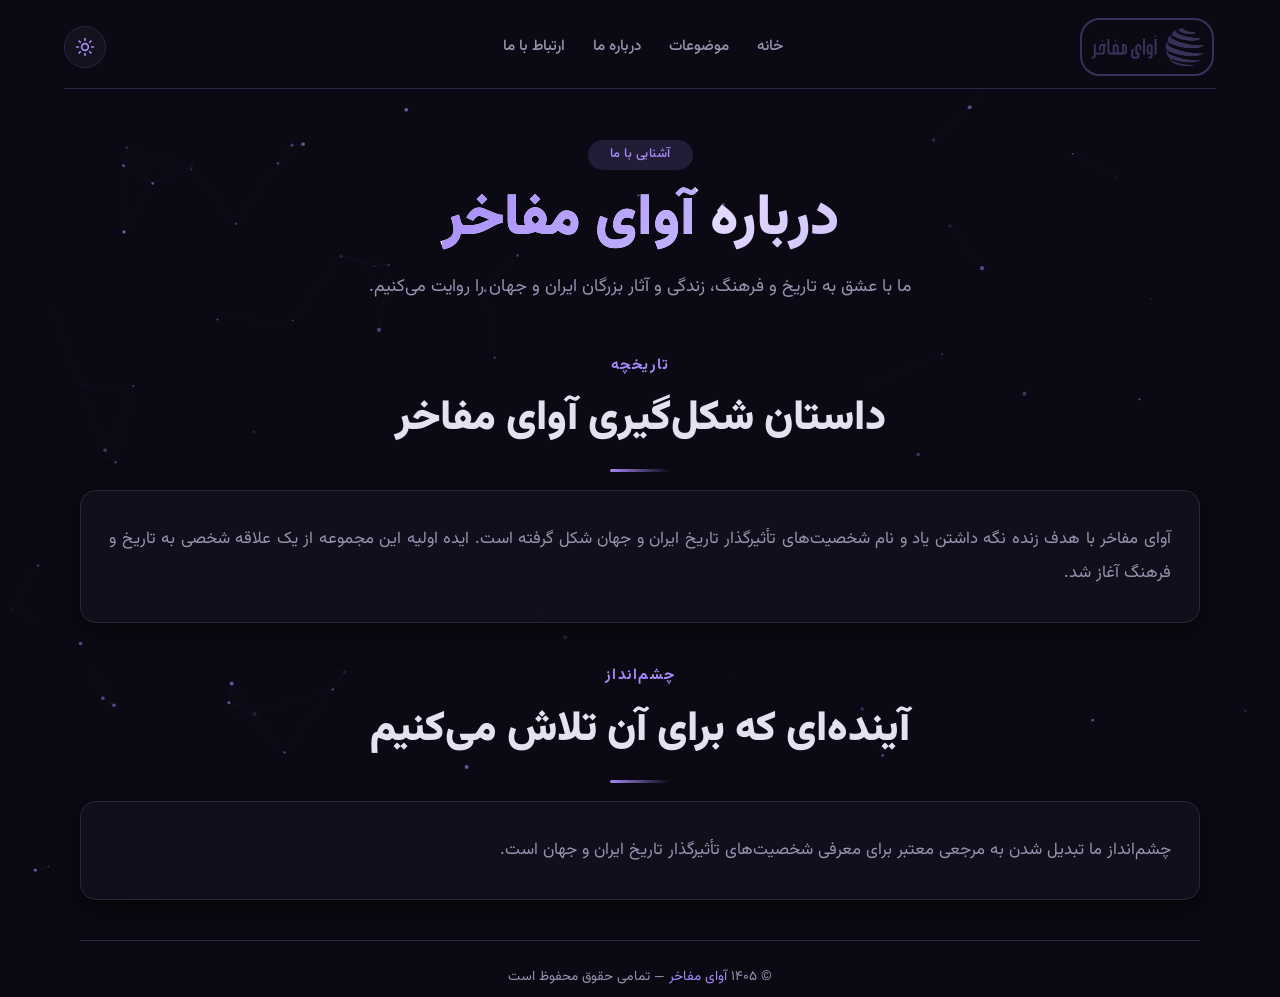
==== commit 1f350eec: "Adding features such as searching and downloading topics in PDF format" ====
--- a/pages/about.html
+++ b/pages/about.html
@@ -35,7 +35,7 @@
     <link href="https://fonts.googleapis.com/css2?family=Vazirmatn:wght@300;400;500;700;900&display=swap" rel="stylesheet" />
 
     <link rel="stylesheet" href="../assets/style/style.css" />
-    <script type="module" src="../assets/src/theme.js"></script>
+    <script type="module" src="../assets/src/main.js"></script>
 </head>
 
 <body>
--- a/assets/style/style.css
+++ b/assets/style/style.css
@@ -30,6 +30,7 @@
   --btn-primary-text: #0b0a14;
   --selection-bg: #a78bfa;
   --selection-color: #0b0a14;
+  --search-bg: rgba(20, 18, 31, 0.6);
 }
 
 [data-theme="light"] {
@@ -55,6 +56,7 @@
   --btn-primary-text: #ffffff;
   --selection-bg: #7c3aed;
   --selection-color: #ffffff;
+  --search-bg: rgba(255, 255, 255, 0.7);
 }
 
 html {
@@ -154,7 +156,9 @@
   0% { background-position: 200% 0; }
   100% { background-position: -200% 0; }
 }
-.navbar{
+
+/* ===== NAVBAR ===== */
+.navbar {
   width: 100%;
   height: 88px;
   position: fixed;
@@ -164,7 +168,7 @@
   background-color: var(--bg);
   z-index: 500;
 }
-/* ===== NAVBAR ===== */
+
 nav {
   display: flex;
   justify-content: space-between;
@@ -177,6 +181,7 @@
   flex-wrap: wrap;
   gap: 12px;
 }
+
 .nav-logo {
   font-size: 1.4rem;
   font-weight: 900;
@@ -196,8 +201,11 @@
 .nav-links {
   display: flex;
   gap: 28px;
+  position: relative;
+  left: 50px;
   list-style: none;
 }
+
 .nav-links a {
   color: var(--text-muted);
   text-decoration: none;
@@ -206,6 +214,7 @@
   transition: color 0.2s;
   position: relative;
 }
+
 .nav-links a::after {
   content: '';
   position: absolute;
@@ -216,10 +225,12 @@
   background: var(--primary);
   transition: width 0.25s;
 }
+
 .nav-links a:hover,
 .nav-links a.active {
   color: var(--text);
 }
+
 .nav-links a.active::after {
   width: 100%;
 }
@@ -353,6 +364,7 @@
   cursor: pointer;
   padding: 4px;
 }
+
 .hamburger span {
   display: block;
   width: 26px;
@@ -361,30 +373,36 @@
   border-radius: 4px;
   transition: all 0.3s;
 }
+
 .hamburger.open span:nth-child(1) {
   transform: translateY(7px) rotate(45deg);
 }
+
 .hamburger.open span:nth-child(2) {
   opacity: 0;
 }
+
 .hamburger.open span:nth-child(3) {
   transform: translateY(-7px) rotate(-45deg);
 }
-.mobile-meno-box{
+
+.mobile-meno-box {
   width: 100%;
   display: flex;
   justify-content: center;
 }
-.bodylock{
+
+.bodylock {
   overflow: hidden;
 }
+
 /* ===== MOBILE MENU ===== */
 .mobile-menu {
   display: flex;
   flex-wrap: wrap;
   align-items: center;
   top: 250px;
-   visibility: hidden;
+  visibility: hidden;
   transform: translateX(-500px);
   position: fixed;
   width: 80%;
@@ -399,10 +417,12 @@
   box-shadow: var(--shadow);
   transition: all .2s ease;
 }
+
 .mobile-menu.open {
   visibility: visible;
   transform: translateX(0);
 }
+
 .mobile-menu a {
   color: var(--text-muted);
   text-decoration: none;
@@ -412,42 +432,159 @@
   padding: 6px 20px;
   transition: color 0.2s;
 }
-.mobile-menu a img{
+
+.mobile-menu a img {
   margin-left: 12px;
   position: relative;
   bottom: 4px;
 }
+
 .mobile-menu a:hover {
   color: var(--text);
 }
+
 .mobile-menu a.active {
   color: var(--primary);
 }
-.allback{
+
+.allback {
   background-color: #1e1b3034;
   backdrop-filter: blur(10px);
   width: 100%;
   height: 100vh;
   position: fixed;
-  right: 0  ;
+  right: 0;
   z-index: 400;
   display: none;
   transition: all .3s ease;
 }
-.display{
-  display: flex;
-}
+
+.display {
+  display: flex;
+}
+
 /* ===== PAGES ===== */
 .page {
   display: none;
   animation: fadeUp 0.4s ease;
 }
+
 .page.active {
   display: block;
 }
+
 @keyframes fadeUp {
   0% { opacity: 0; transform: translateY(18px); }
   100% { opacity: 1; transform: translateY(0); }
+}
+
+/* ===== SEARCH BOX ===== */
+.search-container {
+  display: flex;
+  justify-content: center;
+  margin: 20px 0 30px;
+  width: 100%;
+}
+
+.search-box {
+  display: flex;
+  align-items: center;
+  background: var(--search-bg);
+  border: 1px solid var(--border);
+  border-radius: 60px;
+  padding: 6px 6px 6px 20px;
+  width: 100%;
+  max-width: 500px;
+  transition: all 0.3s ease;
+  gap: 8px;
+  backdrop-filter: blur(8px);
+  -webkit-backdrop-filter: blur(8px);
+}
+
+.search-box:focus-within {
+  border-color: var(--primary);
+  box-shadow: 0 0 30px rgba(167, 139, 250, 0.1);
+}
+
+.search-box input {
+  flex: 1;
+  background: transparent;
+  border: none;
+  outline: none;
+  border-radius: 9999px;
+  color: var(--text);
+  font-family: var(--font);
+  font-size: 0.95rem;
+  padding: 10px !important;
+  direction: rtl;
+}
+
+.search-box input::placeholder {
+  color: var(--text-muted);
+  font-size: 0.9rem;
+}
+
+/* ===== حذف هایلایت آبی مرورگر ===== */
+.search-box input:-webkit-autofill,
+.search-box input:-webkit-autofill:hover,
+.search-box input:-webkit-autofill:focus,
+.search-box input:-webkit-autofill:active {
+  -webkit-box-shadow: 0 0 0 1000px var(--surface) inset !important;
+  -webkit-text-fill-color: var(--text) !important;
+  background-color: var(--surface) !important;
+  transition: background-color 5000s ease-in-out 0s;
+}
+
+.search-box input:-moz-autofill {
+  background-color: var(--surface) !important;
+  color: var(--text) !important;
+}
+
+.search-box .search-icon {
+  display: flex;
+  align-items: center;
+  justify-content: center;
+  width: 42px;
+  height: 42px;
+  background: var(--primary);
+  border-radius: 50%;
+  color: var(--btn-primary-text);
+  cursor: pointer;
+  transition: all 0.3s ease;
+  flex-shrink: 0;
+  border: none;
+}
+
+.search-box .search-icon:hover {
+  transform: scale(1.05);
+  box-shadow: 0 0 20px var(--primary-glow);
+}
+
+.search-box .search-icon svg {
+  width: 20px;
+  height: 20px;
+}
+
+/* ===== NO RESULTS ===== */
+.no-results {
+  text-align: center;
+  padding: 60px 20px;
+  color: var(--text-muted);
+  display: none;
+}
+
+.no-results.show {
+  display: block;
+}
+
+.no-results span {
+  font-size: 3rem;
+  display: block;
+  margin-bottom: 16px;
+}
+
+.no-results p {
+  font-size: 1.1rem;
 }
 
 /* ===== HERO ===== */
@@ -456,6 +593,7 @@
   margin-top: 80px;
   padding: 40px 0 24px;
 }
+
 .hero-badge {
   display: inline-block;
   background: var(--primary-dim);
@@ -467,6 +605,7 @@
   letter-spacing: 0.3px;
   margin-bottom: 20px;
 }
+
 .hero h1 {
   font-size: clamp(2.2rem, 7vw, 3.8rem);
   font-weight: 900;
@@ -475,12 +614,14 @@
   -webkit-background-clip: text;
   -webkit-text-fill-color: transparent;
 }
+
 .hero p {
   max-width: 600px;
   margin: 16px auto 28px;
   color: var(--text-muted);
   font-size: 1.05rem;
 }
+
 .hero-cta {
   display: flex;
   flex-wrap: wrap;
@@ -499,23 +640,40 @@
   transition: all 0.25s;
   font-family: var(--font);
 }
+
 .btn-primary {
   background: var(--primary);
-  color: #0b0a14;
-}
+  color: var(--btn-primary-text);
+}
+
 .btn-primary:hover {
   transform: scale(1.03);
   box-shadow: 0 0 30px var(--primary-glow);
 }
+
 .btn-ghost {
   background: transparent;
   color: var(--text);
   text-decoration: none;
   border: 1px solid var(--border);
 }
+
 .btn-ghost:hover {
   border-color: var(--primary);
   background: var(--primary-dim);
+}
+
+/* ===== DOWNLOAD PDF BUTTON ===== */
+.download-pdf-btn {
+  display: inline-flex;
+  align-items: center;
+  gap: 10px;
+  padding: 12px 28px;
+}
+
+.download-pdf-btn svg {
+  width: 20px;
+  height: 20px;
 }
 
 /* ===== STATS ===== */
@@ -529,14 +687,17 @@
   border-bottom: 1px solid var(--border);
   margin-bottom: 48px;
 }
+
 .stat-item {
   text-align: center;
 }
+
 .stat-num {
   font-size: 1.8rem;
   font-weight: 900;
   color: var(--primary);
 }
+
 .stat-label {
   font-size: 0.85rem;
   color: var(--text-muted);
@@ -546,6 +707,7 @@
 .section {
   padding: 40px 0 32px;
 }
+
 .section-eyebrow {
   font-size: 0.95rem;
   font-weight: 700;
@@ -554,14 +716,17 @@
   color: var(--primary);
   margin-bottom: 6px;
 }
+
 .section-title {
   font-size: clamp(1.8rem, 4vw, 2.6rem);
   font-weight: 900;
 }
+
 .glass-card-info {
   display: flex;
   justify-content: space-around;
 }
+
 .contact-label {
   display: flex;
   align-items: center;
@@ -569,10 +734,12 @@
   font-size: 0.75rem;
   color: var(--text-muted);
 }
+
 .contact-grid a {
   text-decoration: none;
   color: var(--contact-link);
 }
+
 .glow-divider {
   width: 60px;
   height: 3px;
@@ -580,12 +747,14 @@
   border-radius: 6px;
   margin: 14px 0 18px;
 }
+
 .section-desc {
   color: var(--text-muted);
   max-width: 680px;
   margin-bottom: 40px;
   font-size: 1.05rem;
 }
+
 .team-card {
   display: flex;
   flex-direction: column;
@@ -593,6 +762,7 @@
   text-align: center;
   padding: 28px 20px;
 }
+
 .team-avatar {
   width: 60px;
   height: 60px;
@@ -606,14 +776,17 @@
   font-weight: 700;
   margin-bottom: 12px;
 }
+
 .team-name {
   font-weight: 700;
   font-size: 1.05rem;
 }
+
 .team-role {
   color: var(--text-muted);
   font-size: 0.85rem;
 }
+
 .team-bio {
   font-size: 0.9rem;
   color: var(--text-muted);
@@ -627,18 +800,19 @@
   gap: 18px;
   margin-top: 20px;
 }
+
 .contact-item {
   display: flex;
   align-items: center;
   gap: 14px;
 }
+
 .contact-icon {
   display: flex;
   align-items: center;
-}
-.contact-icon {
   font-size: 1.6rem;
 }
+
 .contact-value {
   font-weight: 600;
   color: var(--contact-link);
@@ -650,34 +824,41 @@
   flex-direction: column;
   gap: 18px;
 }
+
 .form-row {
   display: grid;
   grid-template-columns: 1fr 1fr;
   gap: 18px;
 }
+
 .item_load {
   margin: 0 300px;
   transform: scale(0);
 }
+
 .item_load_show {
   margin: 0;
   transform: scale(1);
 }
+
 @media (max-width: 560px) {
   .form-row {
     grid-template-columns: 1fr;
   }
 }
+
 .form-group {
   display: flex;
   flex-direction: column;
   gap: 4px;
 }
+
 .form-group label {
   font-size: 0.85rem;
   font-weight: 500;
   color: var(--text-muted);
 }
+
 .form-group input,
 .form-group textarea {
   background: var(--surface);
@@ -690,10 +871,12 @@
   transition: border-color 0.25s;
   outline: none;
 }
+
 .form-group input:focus,
 .form-group textarea:focus {
   border-color: var(--primary);
 }
+
 .form-group textarea {
   min-height: 100px;
   resize: vertical;
@@ -704,12 +887,14 @@
   padding: 12px 0 16px;
   margin-top: 110px;
 }
+
 .topics-grid {
   display: grid;
   grid-template-columns: repeat(auto-fill, minmax(280px, 1fr));
   gap: 24px;
   padding: 20px 0 32px;
 }
+
 .topic-card {
   cursor: pointer;
   transition: all 0.25s;
@@ -717,10 +902,12 @@
   flex-direction: column;
   gap: 8px;
 }
+
 .topic-card:hover {
   transform: translateY(-4px);
   border-color: var(--primary);
 }
+
 .topic-tag {
   align-self: flex-start;
   background: var(--primary-dim);
@@ -731,17 +918,20 @@
   font-weight: 600;
   letter-spacing: 0.3px;
 }
+
 .topic-card h3 {
   font-size: 1.1rem;
   font-weight: 700;
   line-height: 1.4;
   color: var(--text);
 }
+
 .topic-card p {
   color: var(--text-muted);
   font-size: 0.9rem;
   flex: 1;
 }
+
 .topic-footer {
   display: flex;
   justify-content: space-between;
@@ -750,17 +940,20 @@
   border-top: 1px solid var(--border);
   padding-top: 10px;
 }
+
 .topic-meta {
   font-size: 0.75rem;
   color: var(--text-muted);
   display: flex;
   align-items: end;
 }
+
 .topic-arrow {
   font-size: 1.2rem;
   color: var(--primary);
   transition: transform 0.2s;
 }
+
 .topic-card:hover .topic-arrow {
   transform: translateX(-4px);
 }
@@ -771,6 +964,7 @@
   margin: 80px auto 0;
   padding: 24px 0 40px;
 }
+
 .back-btn {
   background: none;
   border: none;
@@ -781,9 +975,11 @@
   padding: 0 0 16px 0;
   transition: color 0.2s;
 }
+
 .back-btn:hover {
   color: var(--primary);
 }
+
 .article-tag {
   display: inline-block;
   background: var(--primary-dim);
@@ -794,6 +990,7 @@
   font-size: 0.75rem;
   font-weight: 600;
 }
+
 .article-title {
   font-size: clamp(1.8rem, 4vw, 2.8rem);
   font-weight: 900;
@@ -801,6 +998,7 @@
   line-height: 1.25;
   color: var(--article-heading);
 }
+
 .article-meta {
   display: flex;
   flex-wrap: wrap;
@@ -811,20 +1009,24 @@
   border-bottom: 1px solid var(--border);
   margin-bottom: 24px;
 }
+
 .article-meta-img {
   position: relative;
   top: 4px;
   margin-left: 4px;
 }
+
 .article-body {
   color: var(--article-text);
 }
+
 .article-body h3 {
   font-size: 1.5rem;
   font-weight: 700;
   margin: 28px 0 12px;
   color: var(--article-heading);
 }
+
 .article-body p {
   margin-bottom: 16px;
   line-height: 1.9;
@@ -839,6 +1041,7 @@
   color: var(--text-muted);
   font-size: 0.85rem;
 }
+
 footer span {
   color: var(--primary);
 }
@@ -861,6 +1064,7 @@
   z-index: 999;
   pointer-events: none;
 }
+
 .toast.show {
   opacity: 1;
   transform: translateX(-50%) translateY(0);
@@ -893,15 +1097,32 @@
   .topics-grid {
     grid-template-columns: 1fr;
   }
+  .search-box {
+    max-width: 100%;
+    padding: 4px 4px 4px 16px;
+  }
+  .search-box input {
+    font-size: 0.85rem;
+    padding: 8px 0;
+  }
+  .search-box .search-icon {
+    width: 36px;
+    height: 36px;
+  }
+  .search-box .search-icon svg {
+    width: 17px;
+    height: 17px;
+  }
 }
 
 /* ============================================================== */
-/* ===== اضافات اختصاصی صفحه درباره‌ما (ادغام شده) ===== */
+/* ===== اضافات اختصاصی صفحه درباره‌ما ===== */
 /* ============================================================== */
 
 .about-hero {
   text-align: center;
   padding: 30px 0 20px;
+  margin-top: 80px;
 }
 
 .about-hero .hero-badge {
@@ -933,7 +1154,6 @@
   line-height: 1.8;
 }
 
-/* ===== کارت‌های ارزش‌ها ===== */
 .values-grid {
   display: grid;
   grid-template-columns: repeat(auto-fit, minmax(220px, 1fr));
@@ -971,7 +1191,6 @@
   line-height: 1.6;
 }
 
-/* ===== تیم ===== */
 .team-grid {
   display: grid;
   grid-template-columns: repeat(auto-fit, minmax(240px, 1fr));
@@ -1028,7 +1247,6 @@
   line-height: 1.7;
 }
 
-/* ===== چشم‌انداز و مأموریت ===== */
 .vision-mission {
   display: grid;
   grid-template-columns: 1fr 1fr;
@@ -1063,7 +1281,6 @@
   font-size: 0.95rem;
 }
 
-/* ===== آمار درباره‌ما ===== */
 .about-stats {
   display: flex;
   flex-wrap: wrap;
@@ -1090,7 +1307,6 @@
   color: var(--text-muted);
 }
 
-/* ===== لینک بازگشت ===== */
 .back-home-link {
   display: inline-flex;
   align-items: center;
@@ -1114,20 +1330,16 @@
   transform: translateX(-4px);
 }
 
-/* ===== پاسخگوی درباره‌ما ===== */
 @media (max-width: 768px) {
   .vision-mission {
     grid-template-columns: 1fr;
   }
-
   .values-grid {
     grid-template-columns: 1fr 1fr;
   }
-
   .team-grid {
     grid-template-columns: 1fr 1fr;
   }
-
   .about-stats {
     gap: 24px 40px;
   }
@@ -1137,16 +1349,15 @@
   .values-grid {
     grid-template-columns: 1fr;
   }
-
   .team-grid {
     grid-template-columns: 1fr;
   }
-
   .about-hero h1 {
     font-size: 1.8rem;
   }
 }
-body::selection{
-  background-color: #a78bfa;
-  color: #0b0a14;
+
+body::selection {
+  background-color: var(--selection-bg);
+  color: var(--selection-color);
 }
